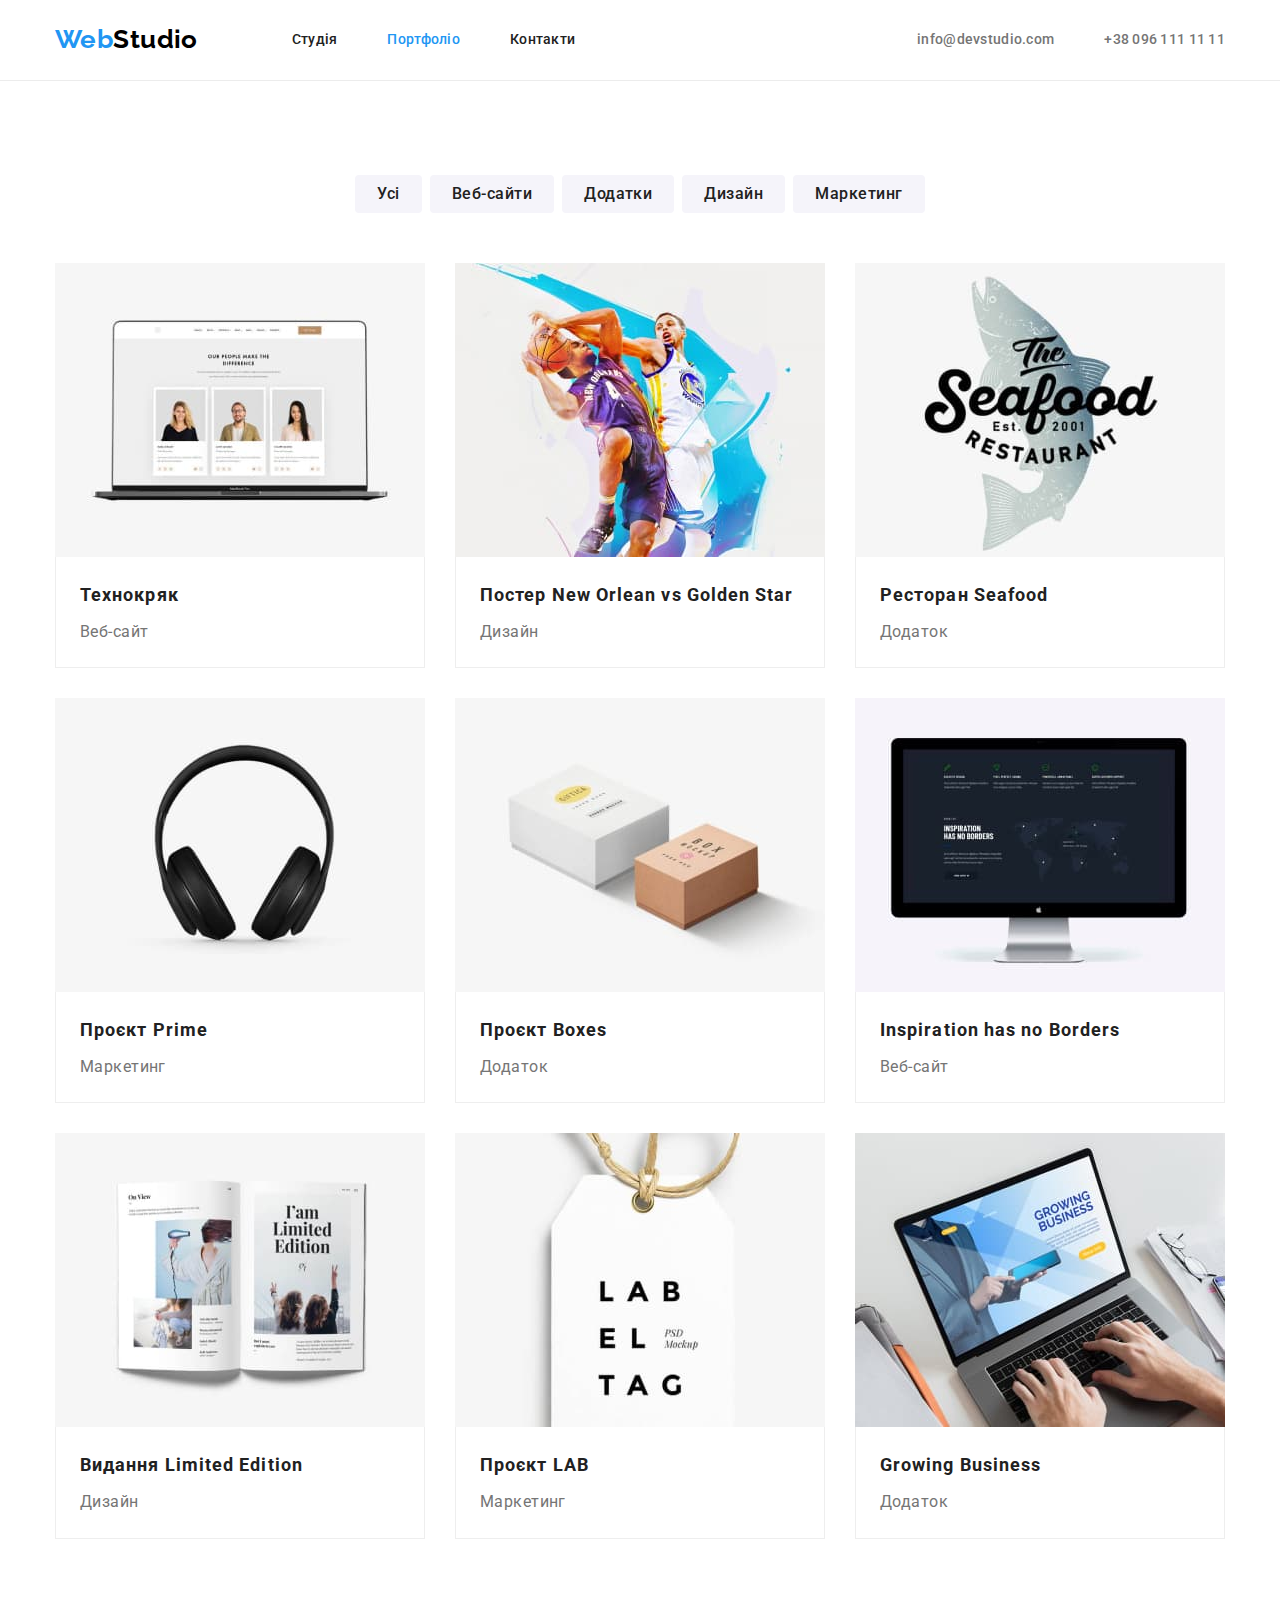
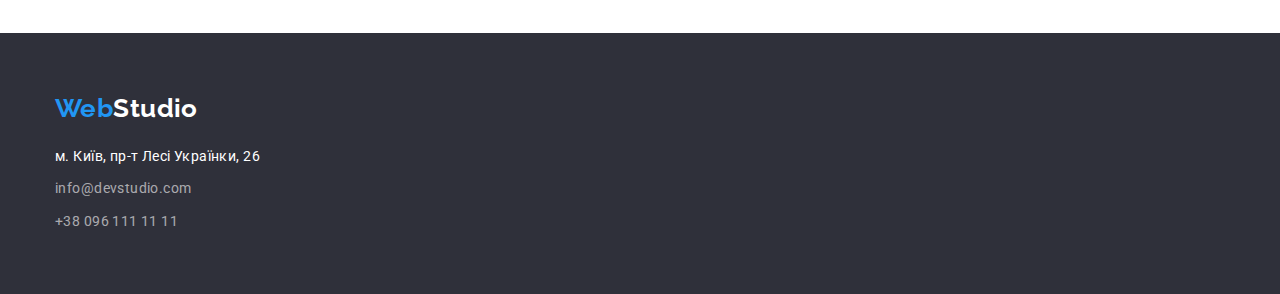
==== portfolio.html @ 7ac22daa "Copy data" ====
<!DOCTYPE html>
<html lang="uk">
<head>
    <meta charset="UTF-8">
    <meta http-equiv="X-UA-Compatible" content="IE=edge">
    <meta name="viewport" content="width=device-width, initial-scale=1.0">
    <title>Портфоліо</title>

    <link rel="preconnect" href="https://fonts.googleapis.com">
    <link rel="preconnect" href="https://fonts.gstatic.com" crossorigin>
    <link href="https://fonts.googleapis.com/css2?family=Raleway:wght@700&family=Roboto:wght@400;500;700;900&display=swap"
        rel="stylesheet">
    <link rel="stylesheet" href="https://cdnjs.cloudflare.com/ajax/libs/modern-normalize/1.1.0/modern-normalize.min.css">
    <link rel="stylesheet" href="./css/styles.css">
</head>
<body>
        <header class="main-border">
            <div class="container main-nav">
                <nav class="navigation">
                    <a href="./index.html" class="logo">Web<span class="logo-header">Studio</span></a>
                    <ul class="list nav-link">
                        <li class="nav-link-item"><a href="./index.html" class="header-link hover-focus">Студія</a></li>
                        <li class="nav-link-item"><a href="./portfolio.html" class="header-link current hover-focus">Портфоліо</a>
                        </li>
                        <li class="nav-link-item"><a href="#contacts" class="header-link hover-focus">Контакти</a></li>
                    </ul>
                </nav>
                <ul class="list header-contact">
                    <li class="header-contact-item"><a href="mailto:info@devstudio.com"
                            class="header-email hover-focus">info@devstudio.com</a></li>
                    <li class="header-contact-item"><a href="tel:+380961111111" class="header-phone hover-focus">+38 096 111 11
                            11</a>
                    </li>
                </ul>
            </div>
        </header>
    
    <main>
        <section class="section">
            <div class="container">
                <h1 class="hide">Наші роботи</h1>
                <ul class="list button-list">
                    <li class="button-list-item"><button type="button" class="filter-buttons">Усі</button></li>
                    <li class="button-list-item"><button type="button" class="filter-buttons">Веб-сайти</button></li>
                    <li class="button-list-item"><button type="button" class="filter-buttons">Додатки</button></li>
                    <li class="button-list-item"><button type="button" class="filter-buttons">Дизайн</button></li>
                    <li class="button-list-item"><button type="button" class="filter-buttons">Маркетинг</button></li>
                </ul>
                <ul class="list portfolio-list">
                    <li class="portfolio-card">
                        <img src="./images/website.jpg" alt="Ноутбук" width="370" height="294">
                        <div class="portfolio-content">
                            <h2 class="portfolio-title">Технокряк</h2>
                            <p class="portfolio-text">Веб-сайт</p>
                        </div>
                    </li>
                    <li class="portfolio-card">
                        <img src="./images/basketball.jpg" alt="Баскетбол" width="370" height="294">
                        <div class="portfolio-content">
                            <h2 class="portfolio-title">Постер New Orlean vs Golden Star</h2>
                            <p class="portfolio-text">Дизайн</p>
                        </div>
                    </li>
                    <li class="portfolio-card">
                        <img src="./images/fish.jpg" alt="Риба" width="370" height="294">
                        <div class="portfolio-content">
                            <h2 class="portfolio-title">Ресторан Seafood</h2>
                            <p class="portfolio-text">Додаток</p>
                        </div>
                    </li>
                    <li class="portfolio-card">
                        <img src="./images/headphone.jpg" alt="Навушники" width="370" height="294">
                        <div class="portfolio-content">
                            <h2 class="portfolio-title">Проєкт Prime</h2>
                            <p class="portfolio-text">Маркетинг</p>
                        </div>
                    </li>
                    <li class="portfolio-card">
                        <img src="./images/boxes.jpg" alt="Дві коробки" width="370" height="294">
                        <div class="portfolio-content">
                            <h2 class="portfolio-title">Проєкт Boxes</h2>
                            <p class="portfolio-text">Додаток</p>
                        </div>
                    </li>
                    <li class="portfolio-card">
                        <img src="./images/pc.jpg" alt="Персональний комп'ютер" width="370" height="294">
                        <div class="portfolio-content">
                            <h2 class="portfolio-title">Inspiration has no Borders</h2>
                            <p class="portfolio-text">Веб-сайт</p>
                        </div>
                    </li>
                    <li class="portfolio-card">
                        <img src="./images/magazine.jpg" alt="Журнал" width="370" height="294">
                        <div class="portfolio-content">
                            <h2 class="portfolio-title">Видання Limited Edition</h2>
                            <p class="portfolio-text">Дизайн</p>
                        </div>
                    </li>
                    <li class="portfolio-card">
                        <img src="./images/tag.jpg" alt="Етикетка" width="370" height="294">
                        <div class="portfolio-content">
                            <h2 class="portfolio-title">Проєкт LAB</h2>
                            <p class="portfolio-text">Маркетинг</p>
                        </div>
                    </li>
                    <li class="portfolio-card">
                        <img src="./images/laptop.jpg" alt="Ноутбук" width="370" height="294">
                        <div class="portfolio-content">
                            <h2 class="portfolio-title">Growing Business</h2>
                            <p class="portfolio-text">Додаток</p>
                        </div>
                    </li>
                </ul>
            </div>
        </section>
    </main>
    
    <footer class="footer">
        <div class="container">
            <a href="./index.html" class="logo">Web<span class="logo-footer">Studio</span></a>
            <address id="contacts">
                <ul class="list">
                    <li class="footer-list"><a href="https://goo.gl/maps/kAR4QX175ZXcQiyq7" target="_blank" title="Google Карти"
                            class="footer-address link hover-focus">м. Київ, пр-т Лесі
                            Українки, 26</a></li>
                    <li class="footer-list"><a href="mailto:info@devstudio.com" class="footer-email link hover-focus">info@devstudio.com</a></li>
                    <li class="footer-list"><a href="tel:+380961111111" class="footer-phone link hover-focus">+38 096 111 11 11</a></li>
                </ul>
            </address>
        </div>
    </footer>
</body>
</html>
---- css/styles.css ----
:root {
    --accent-color: #2196F3;
    --primary-white-color: #FFFFFF;
    --title-color: #212121;
    --text-color: #757575;
    --bg-color: #2F303A;
    --section-bg-color: #F5F4FA;
    --border-color: #EEEEEE;
    --primary-black-color: #000000;
    --header-border-color: #ECECEC;
    --footer-contact-color: rgba(255, 255, 255, 0.6);
    --hero--button-shadow: 0px 4px 4px rgba(0, 0, 0, 0.15);
    --team-card-shadow: 0px 1px 3px rgba(0, 0, 0, 0.12),
        0px 1px 1px rgba(0, 0, 0, 0.14),
        0px 2px 1px rgba(0, 0, 0, 0.2);
    --filter-buttons-shadow: 0px 3px 1px rgba(0, 0, 0, 0.1),
        0px 1px 2px rgba(0, 0, 0, 0.08),
        0px 2px 2px rgba(0, 0, 0, 0.12);
}

body {
    font-family: 'Roboto', sans-serif;
    font-weight: 400;
    font-size: 14px;
    line-height: 1.7;
    letter-spacing: 0.03em;

    color: var(--text-color);
    background-color: var(--primary-white-color);
}

h1, h2, h3, p, ul {
    margin: 0;
}

img {
    display: block;
}

.container {
    width: 1200px;
    padding-left: 15px;
    padding-right: 15px;
    margin-left: auto;
    margin-right: auto;
}

.section {
    padding-top: 94px;
    padding-bottom: 94px;
}
.section.no-padding {
    padding-top: 0;
}

/* Обнулення стилів для посилань та списків */

.link {
    text-decoration: none;
}

.list {
    list-style: none;
    padding-inline-start: unset;
}

/* Сховані заголовки */

.hide {
    position: absolute;
    width: 1px;
    height: 1px;
    margin: -1px;
    border: 0;
    padding: 0;

    white-space: nowrap;
    clip-path: inset(100%);
    clip: rect(0 0 0 0);
    overflow: hidden;
}

/* Лого стилі */

.logo {
    font-family: 'Raleway', sans-serif;
    font-weight: 700;
    font-size: 26px;
    line-height: 1.2;

    text-decoration: none;

    color: var(--accent-color);
}

.logo-header {
    color: var(--primary-black-color);
}

.logo-footer {
    color: var(--primary-white-color);
}

/* Header & Footer стилі */

.main-border {
    border-bottom: 1px solid var(--header-border-color);
}

.main-nav {
    display: flex;
}

.navigation {
    display: flex;
    align-items: center;
} 

.nav-link {
    display: flex;
    margin-left: 94px;
}

.nav-link-item,
.header-contact-item {
    margin-right: 50px;
}

.nav-link-item:last-child,
.header-contact-item:last-child {
    margin-right: 0;
}

.header-contact {
    display: flex;
    margin-left: auto;
    align-items: center;
}

.header-link {
    display: block;
    padding-top: 32px;
    padding-bottom: 32px;

    font-weight: 500;
    font-size: 14px;
    line-height: 1.14;
    letter-spacing: 0.02em;

    color: var(--title-color);

    text-decoration: none;
}

.header-email,
.header-phone {
    padding-top: 32px;
    padding-bottom: 32px;

    font-weight: 500;
    font-size: 14px;
    line-height: 1.14;
    letter-spacing: 0.02em;

    color: var(--text-color);

    text-decoration: none;
}

.current,
.hover-focus:hover,
.hover-focus:focus {
    color: var(--accent-color);
}

.footer {
    padding-top: 60px;
    padding-bottom: 60px;
    background-color: var(--bg-color);
}

#contacts {
    margin-top: 20px;
}

.footer-list {
    margin-bottom: 9px;
}

.footer-list:last-child {
    margin-bottom: 0;
}

.footer-address {
    font-style: normal;

    color: var(--primary-white-color);
}

.footer-email,
.footer-phone {
    font-style: normal;

    color: var(--footer-contact-color);
}

/* Hero стилі */

.hero {
    padding-top: 200px;
    padding-bottom: 200px;
    text-align: center;
    
    background-color: var(--bg-color);
}

.hero-title {
    margin-bottom: 30px;
    font-weight: 900;
    font-size: 44px;
    line-height: 1.4;
    letter-spacing: 0.06em;
    text-transform: uppercase;

    color: var(--primary-white-color);
}

.hero-button {
    font-family: inherit;
    font-weight: 700;
    font-size: 16px;
    line-height: 1.9;
    letter-spacing: 0.06em;

    color: var(--primary-white-color);

    padding: 10px 32px;
    border-width: 0;
    border-radius: 4px;
    cursor: pointer;
    
    background-color: var(--accent-color);
}

.hero-button:hover,
.hero-button:focus {
    box-shadow: var(--hero--button-shadow);
}

/* Студія стилі */

.features,
.work {
    background-color: inherit;
}

.features-title {
    margin-bottom: 10px;
    font-weight: 700;
    font-size: inherit;
    line-height: 1.14;
    text-transform: uppercase;

    color: var(--title-color);
}

.features-list {
    display: flex;
    column-gap: 30px;
}

.features-card {
    flex-basis: calc((100% - 90px) / 4);
}

.work-list {
    display: flex;
    column-gap: 30px;
}

.work-card {
    flex-basis: calc((100% - 60px) / 3);
}

.work-title,
.team-title {
    margin-bottom: 50px;
    font-weight: 700;
    font-size: 36px;
    line-height: 1.2;
    text-align: center;

    color: var(--title-color);
}

.section.team {
    background-color: var(--section-bg-color);
}

.team-list {
    display: flex;
    column-gap: 30px;
}

.team-card {
    flex-basis: calc((100% - 90px) / 4);

    box-shadow: var(--team-card-shadow);
    border-radius: 0px 0px 4px 4px;
    background-color: var(--primary-white-color);
}

.team-photo {
    margin-bottom: 30px;
}

.team-name {
    margin-bottom: 10px;
    font-weight: 500;
    font-size: 16px;
    line-height: 1.2;
    text-align: center;

    color: var(--title-color);
}

.team-position {
    margin-bottom: 30px;
    text-align: center;
    font-weight: 400;
    font-size: 16px;
    line-height: 1.2;

    color: var(--text-color);
}

/* Портфоліо стилі */

.button-list {
    display: flex;
    flex-direction: row;
    justify-content: center;
    margin-bottom: 50px;
}

.button-list-item {
    margin-right: 8px;
}

.button-list-item:last-child {
    margin-right: 0;
}

.filter-buttons {
    font-family: inherit;
    font-weight: 500;
    font-size: 16px;
    line-height: 1.6;
    letter-spacing: 0.03em;

    padding: 6px 22px;

    border-width: 0;
    color: var(--title-color);
    background-color: var(--section-bg-color);

    border-radius: 4px;
    cursor: pointer;
}

.filter-buttons:hover,
.filter-buttons:focus {
    color: var(--primary-white-color);
    background-color: var(--accent-color);
    box-shadow: var(--filter-buttons-shadow);
}

.portfolio-list {
    display: flex;
    flex-wrap: wrap;
    gap: 30px;
}

.portfolio-card {
    flex-basis: calc((100% / 3) - 60px);
    background-color: var(--primary-white-color);
}

.portfolio-content {
    padding: 20px 24px;

    border-right: 1px solid var(--border-color);
    border-bottom: 1px solid var(--border-color);
    border-left: 1px solid var(--border-color);
}

.portfolio-title {
    margin-bottom: 4px;
    font-weight: 700;
    font-size: 18px;
    line-height: 2;
    letter-spacing: 0.06em;

    color: var(--title-color);
}

.portfolio-text {
    font-size: 16px;
    line-height: 1.9;
}
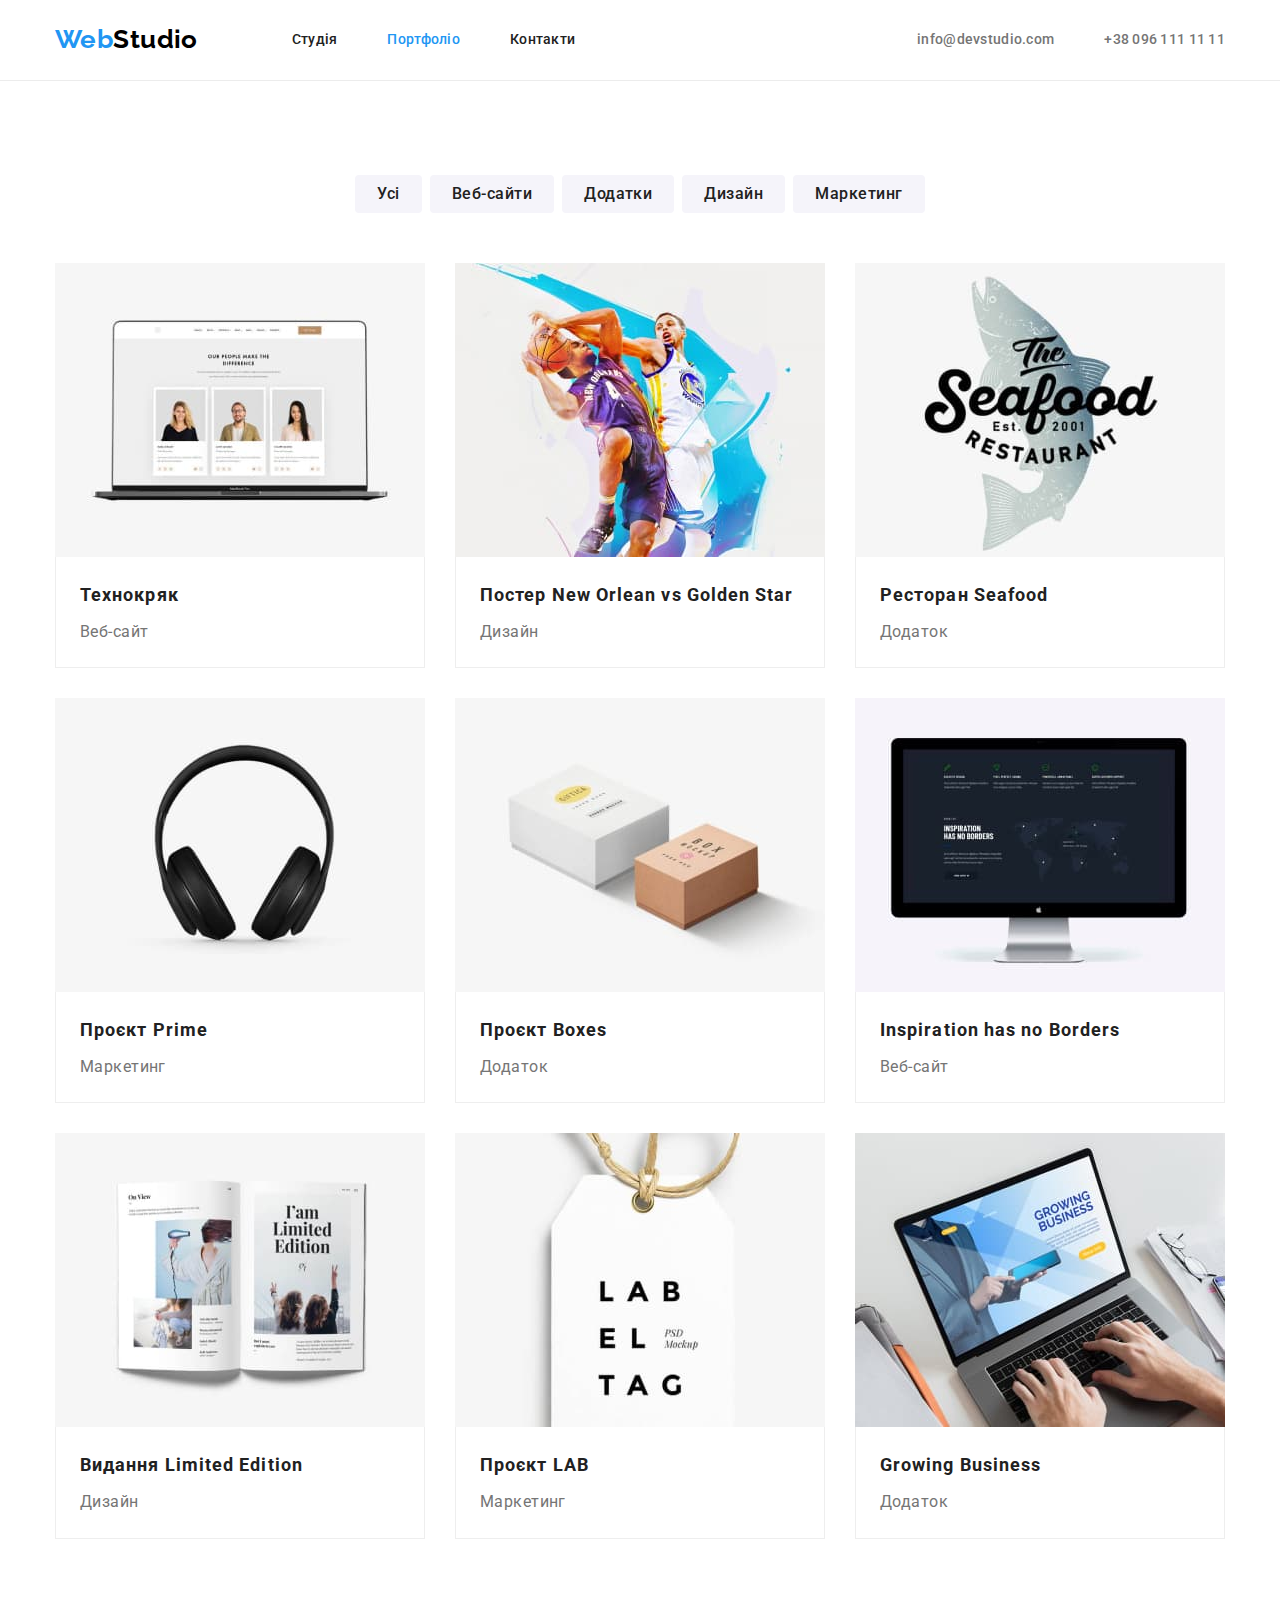
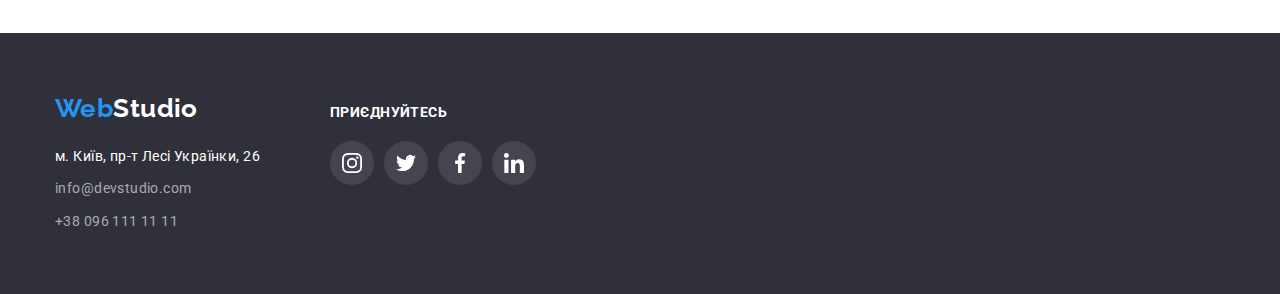
==== commit 551b63fb: "Add new section" ====
--- a/portfolio.html
+++ b/portfolio.html
@@ -116,17 +116,34 @@
     </main>
     
     <footer class="footer">
-        <div class="container">
-            <a href="./index.html" class="logo">Web<span class="logo-footer">Studio</span></a>
-            <address id="contacts">
-                <ul class="list">
-                    <li class="footer-list"><a href="https://goo.gl/maps/kAR4QX175ZXcQiyq7" target="_blank" title="Google Карти"
-                            class="footer-address link hover-focus">м. Київ, пр-т Лесі
-                            Українки, 26</a></li>
-                    <li class="footer-list"><a href="mailto:info@devstudio.com" class="footer-email link hover-focus">info@devstudio.com</a></li>
-                    <li class="footer-list"><a href="tel:+380961111111" class="footer-phone link hover-focus">+38 096 111 11 11</a></li>
+        <div class="container wrapper">
+            <div class="address-section">
+                <a href="./index.html" class="logo">Web<span class="logo-footer">Studio</span></a>
+                <address id="contacts">
+                    <ul class="list">
+                        <li class="footer-contact"><a href="https://goo.gl/maps/kAR4QX175ZXcQiyq7" rel="noreferrer noopener"
+                                target="_blank" title="Google Карти" class="footer-address link hover-focus">м. Київ, пр-т Лесі
+                                Українки, 26</a></li>
+                        <li class="footer-contact"><a href="mailto:info@devstudio.com"
+                                class="footer-email link hover-focus">info@devstudio.com</a></li>
+                        <li class="footer-contact"><a href="tel:+380961111111" class="footer-phone link hover-focus">+38 096 111
+                                11 11</a></li>
+                    </ul>
+                </address>
+            </div>
+            <div class="social-section">
+                <h3 class="footer-title">приєднуйтесь</h3>
+                <ul class="list footer-list">
+                    <li class="footer-item"><a class="footer-link instagram link" href="https://www.instagram.com"
+                            rel="noreferrer noopener" target="_blank" title="Instagram"></a></li>
+                    <li class="footer-item"><a class="footer-link twitter link" href="https://twitter.com"
+                            rel="noreferrer noopener" target="_blank" title="Twitter"></a></li>
+                    <li class="footer-item"><a class="footer-link facebook link" href="https://www.facebook.com"
+                            rel="noreferrer noopener" target="_blank" title="Facebook"></a></li>
+                    <li class="footer-item"><a class="footer-link linkedin link" href="https://www.linkedin.com"
+                            rel="noreferrer noopener" target="_blank" title="Linkedin"></a></li>
                 </ul>
-            </address>
+            </div>
         </div>
     </footer>
 </body>
--- a/css/styles.css
+++ b/css/styles.css
@@ -9,6 +9,7 @@
     --primary-black-color: #000000;
     --header-border-color: #ECECEC;
     --footer-contact-color: rgba(255, 255, 255, 0.6);
+    --footer-bg-link: rgba(255, 255, 255, 0.1);
     --hero--button-shadow: 0px 4px 4px rgba(0, 0, 0, 0.15);
     --team-card-shadow: 0px 1px 3px rgba(0, 0, 0, 0.12),
         0px 1px 1px rgba(0, 0, 0, 0.14),
@@ -16,6 +17,11 @@
     --filter-buttons-shadow: 0px 3px 1px rgba(0, 0, 0, 0.1),
         0px 1px 2px rgba(0, 0, 0, 0.08),
         0px 2px 2px rgba(0, 0, 0, 0.12);
+    --gradient-color: rgba(47, 48, 58, 0.4);
+    --hero-bg-color: #C4C4C4;
+    --portfolio-card-shadow: 0px 1px 1px rgba(0, 0, 0, 0.12),
+        0px 4px 4px rgba(0, 0, 0, 0.06),
+        1px 4px 6px rgba(0, 0, 0, 0.16);
 }
 
 body {
@@ -179,15 +185,24 @@
     background-color: var(--bg-color);
 }
 
+.wrapper {
+    display: flex;
+    align-items: baseline;
+}
+
+.address-section {
+    margin-right: 70px;
+}
+
 #contacts {
     margin-top: 20px;
 }
 
-.footer-list {
+.footer-contact {
     margin-bottom: 9px;
 }
 
-.footer-list:last-child {
+.footer-contact:last-child {
     margin-bottom: 0;
 }
 
@@ -204,21 +219,83 @@
     color: var(--footer-contact-color);
 }
 
+.footer-title {
+    margin-bottom: 20px;
+    font-weight: 700;
+    font-size: 14px;
+    line-height: 1.14;
+    text-transform: uppercase;
+
+    color: var(--primary-white-color);
+}
+
+.footer-list {
+    display: flex;
+}
+
+.footer-item {
+    margin-right: 10px;
+}
+
+.footer-item:last-child {
+    margin-right: 0;
+}
+
+.footer-link {
+    display: inline-block;
+    height: 44px;
+    width: 44px;
+    border-radius: 50%;
+    background-color: var(--footer-bg-link);
+    background-size: 20px;
+    background-position: center;
+    background-repeat: no-repeat;
+}
+
+.footer-link:hover,
+.footer-link:focus {
+    background-color: var(--accent-color);
+}
+
+.footer-link.instagram {
+    background-image: url(../images/instagram-footer.svg);
+}
+
+.footer-link.twitter {
+    background-image: url(../images/twitter-footer.svg);
+}
+
+.footer-link.facebook {
+    background-image: url(../images/facebook-footer.svg);
+}
+
+.footer-link.linkedin {
+    background-image: url(../images/linkedin-footer.svg);
+}
+
 /* Hero стилі */
 
 .hero {
+    max-width: 1600px;
+    height: 600px;
+    margin-left: auto;
+    margin-right: auto;
     padding-top: 200px;
     padding-bottom: 200px;
     text-align: center;
-    
-    background-color: var(--bg-color);
+
+    background-color: var(--hero-bg-color);
+    background-image: linear-gradient(to right, var(--gradient-color), var(--gradient-color)), url(../images/hero-img.jpg);
+    background-repeat: no-repeat;
+    background-position: center;
+    background-size: cover;
 }
 
 .hero-title {
     margin-bottom: 30px;
     font-weight: 900;
     font-size: 44px;
-    line-height: 1.4;
+    line-height: 1.36;
     letter-spacing: 0.06em;
     text-transform: uppercase;
 
@@ -229,7 +306,7 @@
     font-family: inherit;
     font-weight: 700;
     font-size: 16px;
-    line-height: 1.9;
+    line-height: 1.88;
     letter-spacing: 0.06em;
 
     color: var(--primary-white-color);
@@ -273,6 +350,35 @@
     flex-basis: calc((100% - 90px) / 4);
 }
 
+.features-card::before {
+    margin-bottom: 30px;
+    display: block;
+    content: '';
+    height: 120px;
+
+    background-size: 70px;
+    background-repeat: no-repeat;
+    background-position: center;
+    background-color: var(--section-bg-color);
+    border-radius: 4px;
+}
+
+.features-card.icon-antenna::before {
+    background-image: url(../images/antenna.svg);
+}
+
+.features-card.icon-astronaut::before {
+    background-image: url(../images/astronaut.svg);
+}
+
+.features-card.icon-clock::before {
+    background-image: url(../images/clock.svg);
+}
+
+.features-card.icon-diagram::before {
+    background-image: url(../images/diagram.svg);
+}
+
 .work-list {
     display: flex;
     column-gap: 30px;
@@ -283,7 +389,8 @@
 }
 
 .work-title,
-.team-title {
+.team-title,
+.clients-title {
     margin-bottom: 50px;
     font-weight: 700;
     font-size: 36px;
@@ -386,6 +493,10 @@
     background-color: var(--primary-white-color);
 }
 
+.portfolio-card:hover {
+    box-shadow: var(--portfolio-card-shadow);
+}
+
 .portfolio-content {
     padding: 20px 24px;
 
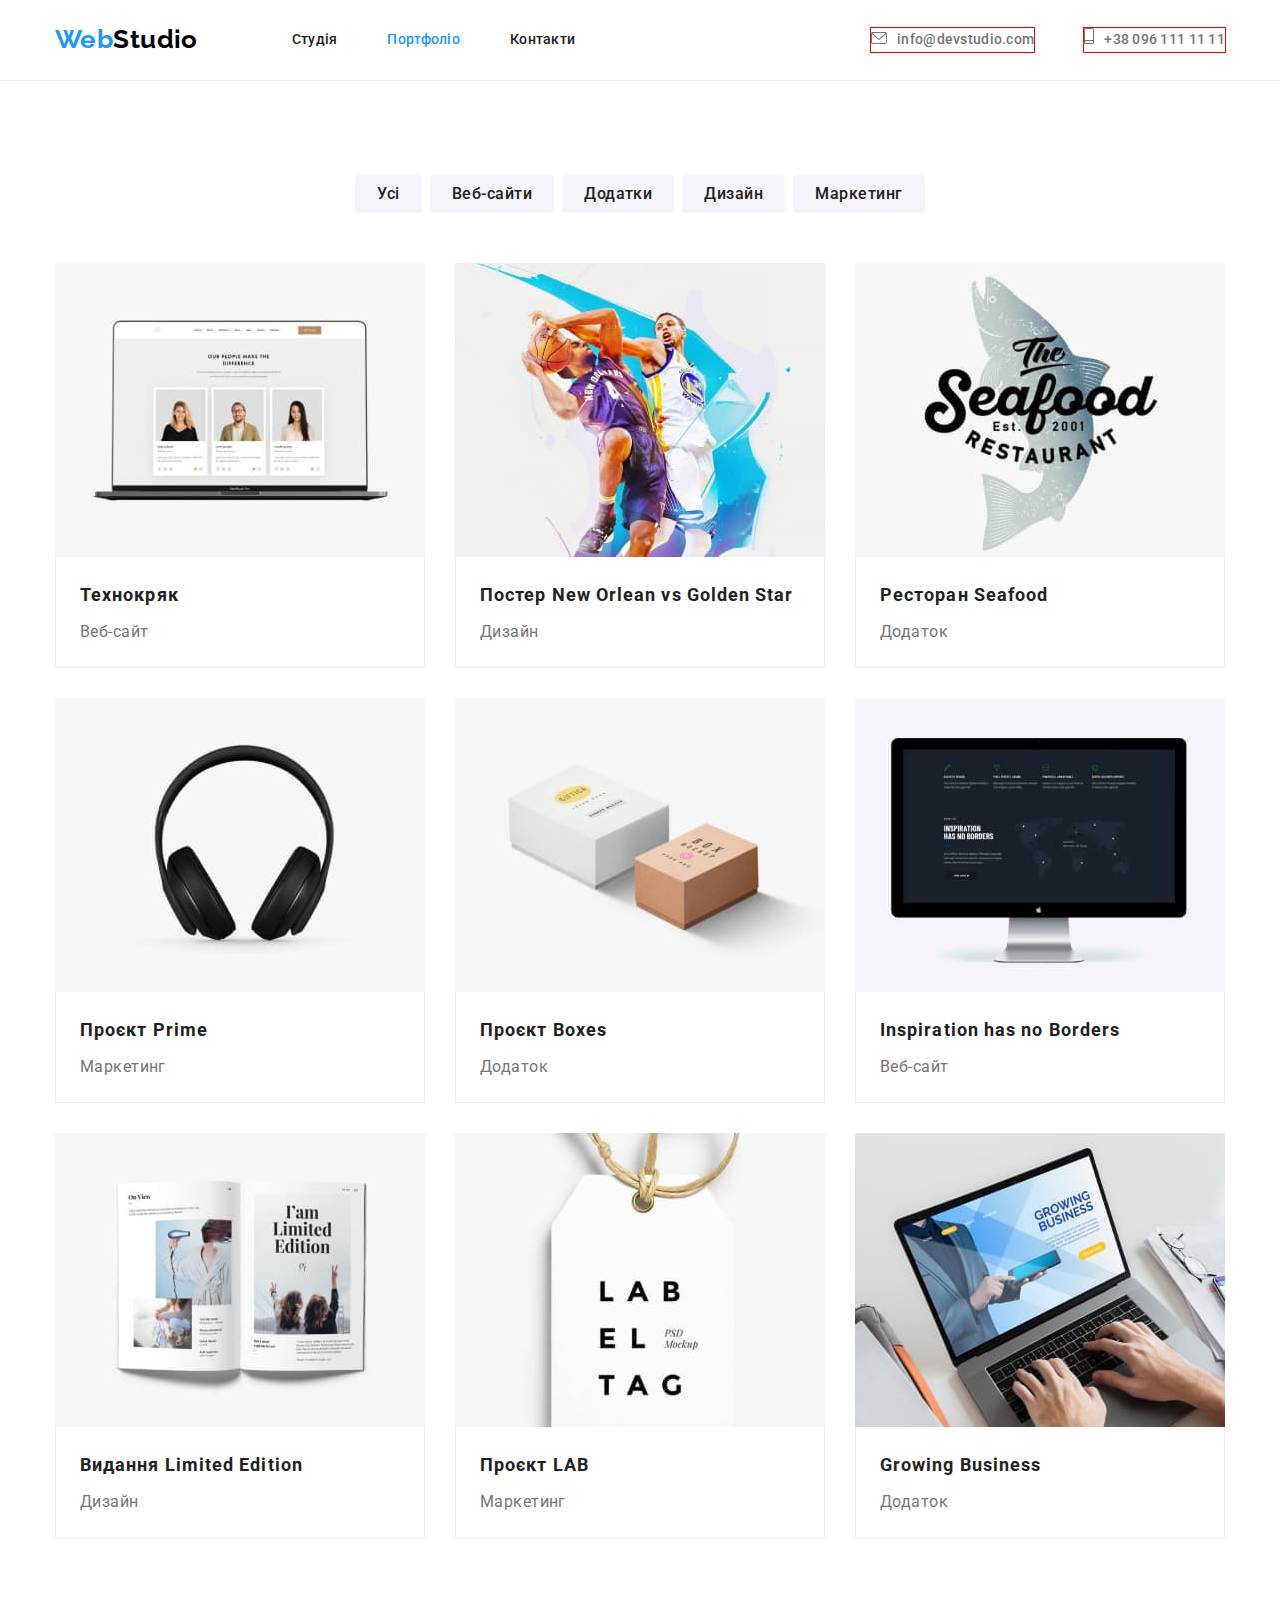
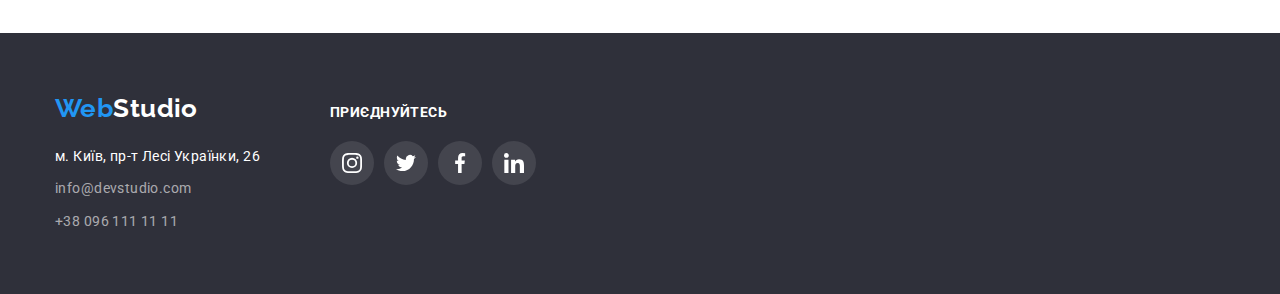
==== commit 9ea56a25: "Header position" ====
--- a/portfolio.html
+++ b/portfolio.html
@@ -26,11 +26,14 @@
                     </ul>
                 </nav>
                 <ul class="list header-contact">
-                    <li class="header-contact-item"><a href="mailto:info@devstudio.com"
-                            class="header-email hover-focus">info@devstudio.com</a></li>
-                    <li class="header-contact-item"><a href="tel:+380961111111" class="header-phone hover-focus">+38 096 111 11
-                            11</a>
-                    </li>
+                    <li class="header-contact-item"><a href="mailto:info@devstudio.com" class="header-email hover-focus">
+                        <svg class="header-icon" width="16" height="12">
+                            <use href="./images/icons.svg#icon-envelope"></use>
+                        </svg>info@devstudio.com</a></li>
+                    <li class="header-contact-item"><a href="tel:+380961111111" class="header-phone hover-focus">
+                        <svg class="header-icon" width="10" height="16">
+                            <use href="./images/icons.svg#icon-smartphone"></use>
+                        </svg>+38 096 111 11 11</a></li>
                 </ul>
             </div>
         </header>
@@ -134,14 +137,30 @@
             <div class="social-section">
                 <h3 class="footer-title">приєднуйтесь</h3>
                 <ul class="list footer-list">
-                    <li class="footer-item"><a class="footer-link instagram link" href="https://www.instagram.com"
-                            rel="noreferrer noopener" target="_blank" title="Instagram"></a></li>
-                    <li class="footer-item"><a class="footer-link twitter link" href="https://twitter.com"
-                            rel="noreferrer noopener" target="_blank" title="Twitter"></a></li>
-                    <li class="footer-item"><a class="footer-link facebook link" href="https://www.facebook.com"
-                            rel="noreferrer noopener" target="_blank" title="Facebook"></a></li>
-                    <li class="footer-item"><a class="footer-link linkedin link" href="https://www.linkedin.com"
-                            rel="noreferrer noopener" target="_blank" title="Linkedin"></a></li>
+                    <li class="footer-item"><a class="footer-link link" href="https://www.instagram.com" rel="noreferrer noopener"
+                            target="_blank" title="Instagram">
+                            <svg class="footer-icon" width="20" height="20">
+                                <use href="./images/icons.svg#icon-instagram"></use>
+                            </svg>
+                        </a></li>
+                    <li class="footer-item"><a class="footer-link link" href="https://twitter.com" rel="noreferrer noopener"
+                            target="_blank" title="Twitter">
+                            <svg class="footer-icon" width="20" height="20">
+                                <use href="./images/icons.svg#icon-twitter"></use>
+                            </svg>
+                        </a></li>
+                    <li class="footer-item"><a class="footer-link link" href="https://www.facebook.com" rel="noreferrer noopener"
+                            target="_blank" title="Facebook">
+                            <svg class="footer-icon" width="20" height="20">
+                                <use href="./images/icons.svg#icon-facebook"></use>
+                            </svg>
+                        </a></li>
+                    <li class="footer-item"><a class="footer-link link" href="https://www.linkedin.com" rel="noreferrer noopener"
+                            target="_blank" title="Linkedin">
+                            <svg class="footer-icon" width="20" height="20">
+                                <use href="./images/icons.svg#icon-linkedin"></use>
+                            </svg>
+                        </a></li>
                 </ul>
             </div>
         </div>
--- a/css/styles.css
+++ b/css/styles.css
@@ -22,6 +22,7 @@
     --portfolio-card-shadow: 0px 1px 1px rgba(0, 0, 0, 0.12),
         0px 4px 4px rgba(0, 0, 0, 0.06),
         1px 4px 6px rgba(0, 0, 0, 0.16);
+    --icon-color: #AFB1B8;
 }
 
 body {
@@ -132,6 +133,10 @@
     margin-right: 50px;
 }
 
+.header-contact-item {
+    outline: 1px solid red;
+}
+
 .nav-link-item:last-child,
 .header-contact-item:last-child {
     margin-right: 0;
@@ -145,6 +150,7 @@
 
 .header-link {
     display: block;
+    align-items: center;
     padding-top: 32px;
     padding-bottom: 32px;
 
@@ -162,21 +168,25 @@
 .header-phone {
     padding-top: 32px;
     padding-bottom: 32px;
-
     font-weight: 500;
     font-size: 14px;
     line-height: 1.14;
     letter-spacing: 0.02em;
 
     color: var(--text-color);
-
+    fill: var(--text-color);
     text-decoration: none;
 }
 
 .current,
 .hover-focus:hover,
 .hover-focus:focus {
+    fill: var(--accent-color);
     color: var(--accent-color);
+}
+
+.header-icon {
+    margin-right: 10px;
 }
 
 .footer {
@@ -231,25 +241,18 @@
 
 .footer-list {
     display: flex;
-}
-
-.footer-item {
-    margin-right: 10px;
-}
-
-.footer-item:last-child {
-    margin-right: 0;
+    column-gap: 10px;
 }
 
 .footer-link {
-    display: inline-block;
+    display: flex;
     height: 44px;
     width: 44px;
+    justify-content: center;
+    align-items: center;
     border-radius: 50%;
+    fill: var(--primary-white-color);
     background-color: var(--footer-bg-link);
-    background-size: 20px;
-    background-position: center;
-    background-repeat: no-repeat;
 }
 
 .footer-link:hover,
@@ -257,20 +260,8 @@
     background-color: var(--accent-color);
 }
 
-.footer-link.instagram {
-    background-image: url(../images/instagram-footer.svg);
-}
-
-.footer-link.twitter {
-    background-image: url(../images/twitter-footer.svg);
-}
-
-.footer-link.facebook {
-    background-image: url(../images/facebook-footer.svg);
-}
-
-.footer-link.linkedin {
-    background-image: url(../images/linkedin-footer.svg);
+.footer-icon {
+    fill: inherit;
 }
 
 /* Hero стилі */
@@ -331,6 +322,16 @@
     background-color: inherit;
 }
 
+.features-wrapper {
+    margin-bottom: 30px;
+    height: 120px;
+    display: flex;
+    align-items: center;
+    justify-content: center;
+    border-radius: 4px;
+    background-color: var(--section-bg-color);
+}
+
 .features-title {
     margin-bottom: 10px;
     font-weight: 700;
@@ -348,35 +349,6 @@
 
 .features-card {
     flex-basis: calc((100% - 90px) / 4);
-}
-
-.features-card::before {
-    margin-bottom: 30px;
-    display: block;
-    content: '';
-    height: 120px;
-
-    background-size: 70px;
-    background-repeat: no-repeat;
-    background-position: center;
-    background-color: var(--section-bg-color);
-    border-radius: 4px;
-}
-
-.features-card.icon-antenna::before {
-    background-image: url(../images/antenna.svg);
-}
-
-.features-card.icon-astronaut::before {
-    background-image: url(../images/astronaut.svg);
-}
-
-.features-card.icon-clock::before {
-    background-image: url(../images/clock.svg);
-}
-
-.features-card.icon-diagram::before {
-    background-image: url(../images/diagram.svg);
 }
 
 .work-list {
@@ -432,13 +404,67 @@
 }
 
 .team-position {
-    margin-bottom: 30px;
+    margin-bottom: 16px;
     text-align: center;
     font-weight: 400;
     font-size: 16px;
     line-height: 1.2;
 
     color: var(--text-color);
+}
+
+.social-list {
+    margin-bottom: 30px;
+    padding-left: 32px;
+    padding-right: 32px;
+    display: flex;
+    column-gap: 10px;
+}
+
+.social-link {
+    display: flex;
+    height: 44px;
+    width: 44px;
+    border-radius: 50%;
+    justify-content: center;
+    align-items: center;
+    fill: var(--icon-color);
+}
+
+.social-link:hover,
+.social-link:focus {
+    fill: var(--primary-white-color);
+    background-color: var(--accent-color);
+}
+
+.social-icon {
+    fill: inherit;
+}
+
+.client-list {
+    display: flex;
+    column-gap: 30px;
+}
+
+.client-link {
+    display: flex;
+    justify-content: center;
+    align-items: center;
+    height: 92px;
+    width: 170px;
+    border: 1px solid var(--icon-color);
+    border-radius: 4px;
+    fill: var(--icon-color);
+}
+
+.client-link:hover,
+.client-link:focus {
+    fill: var(--accent-color);
+    border: 1px solid var(--accent-color);
+}
+
+.client-icon {
+    fill: inherit;
 }
 
 /* Портфоліо стилі */
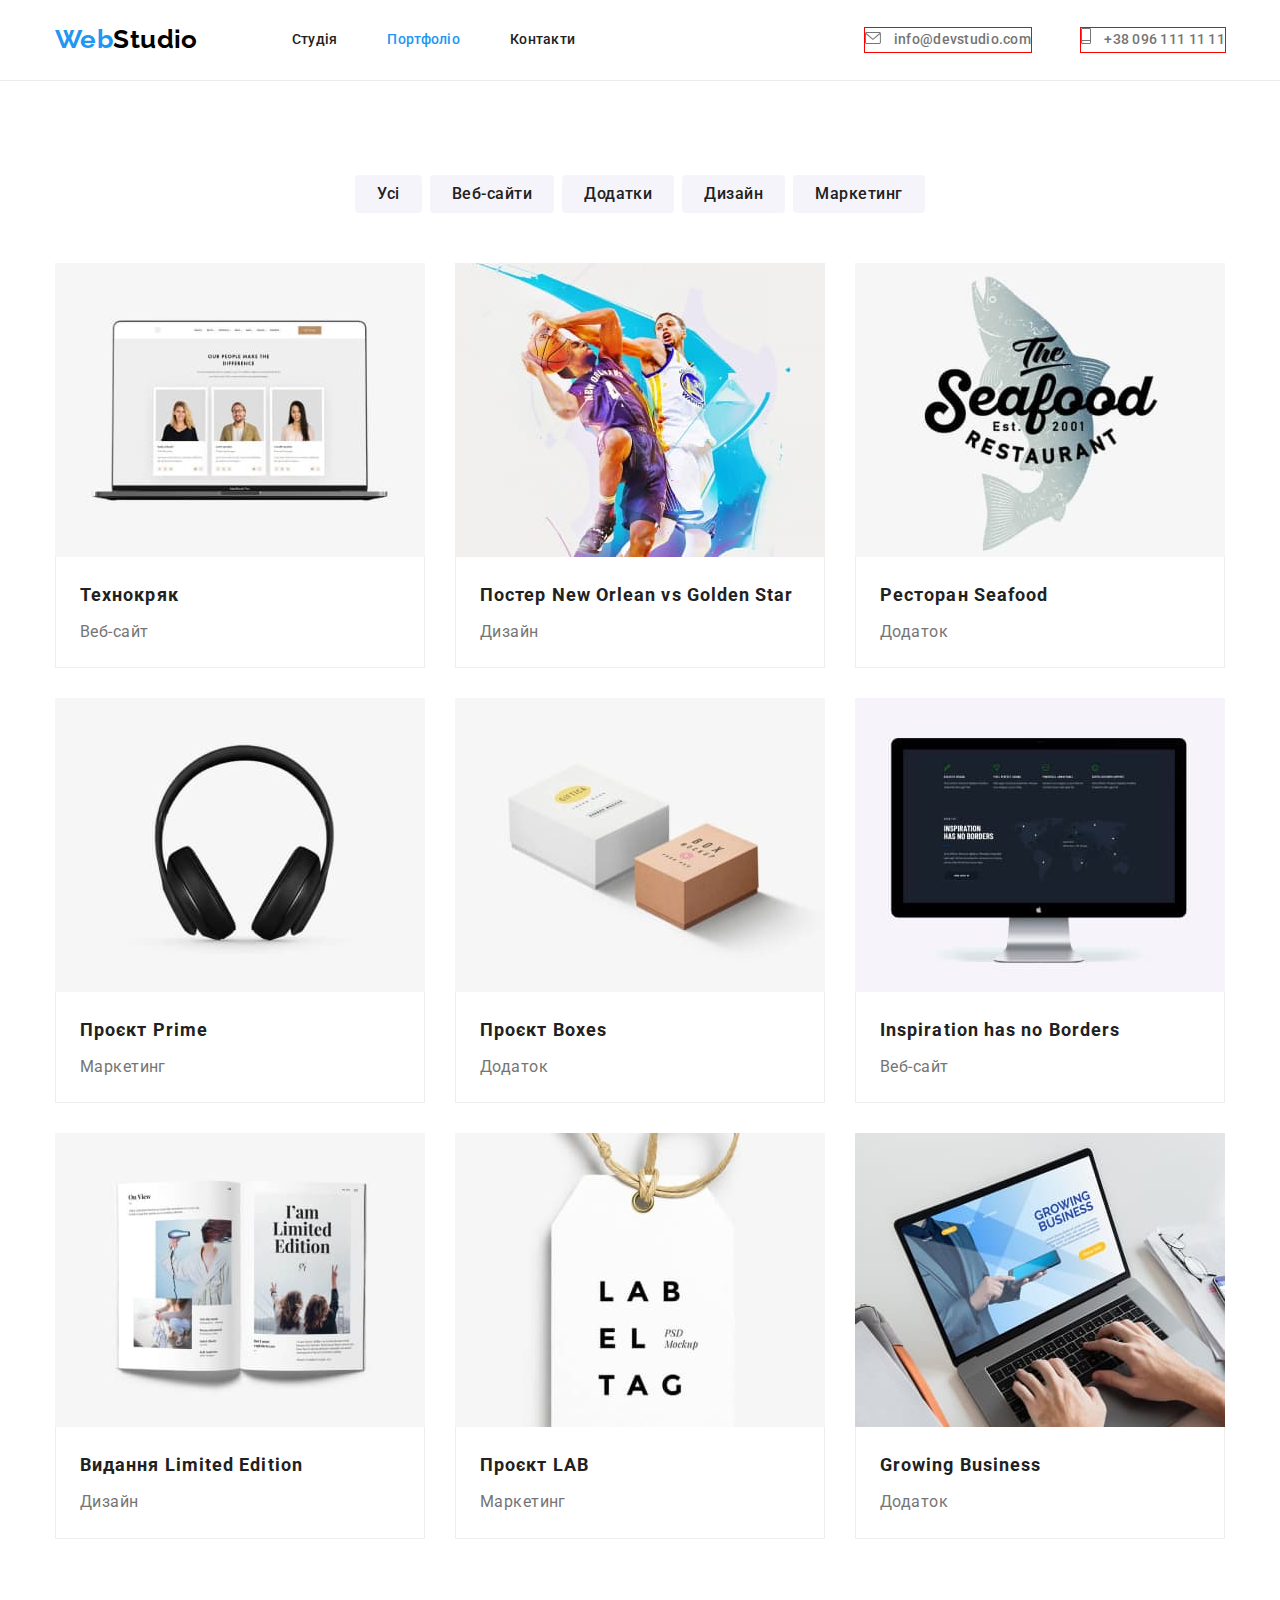
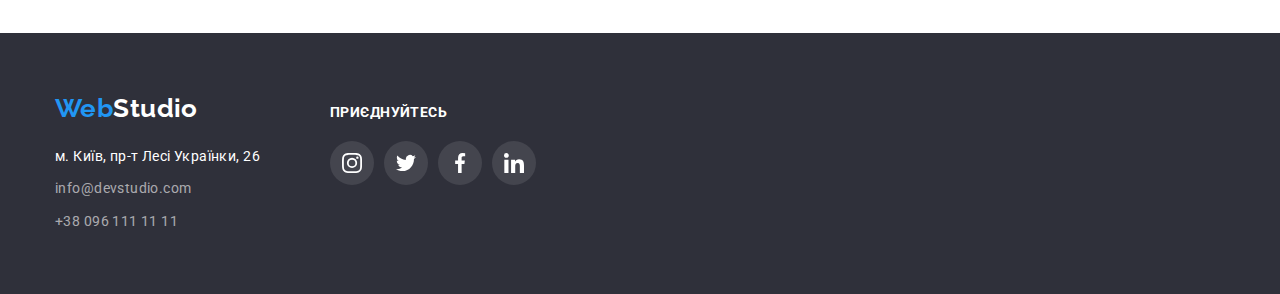
==== commit 4bd398c8: "Changes in header" ====
--- a/portfolio.html
+++ b/portfolio.html
@@ -19,25 +19,32 @@
                 <nav class="navigation">
                     <a href="./index.html" class="logo">Web<span class="logo-header">Studio</span></a>
                     <ul class="list nav-link">
-                        <li class="nav-link-item"><a href="./index.html" class="header-link hover-focus">Студія</a></li>
-                        <li class="nav-link-item"><a href="./portfolio.html" class="header-link current hover-focus">Портфоліо</a>
-                        </li>
-                        <li class="nav-link-item"><a href="#contacts" class="header-link hover-focus">Контакти</a></li>
+                        <li class="nav-link-item"><a href="./index.html" class="header-link">Студія</a></li>
+                        <li class="nav-link-item"><a href="./portfolio.html" class="header-link current">Портфоліо</a></li>
+                        <li class="nav-link-item"><a href="#contacts" class="header-link">Контакти</a></li>
                     </ul>
                 </nav>
                 <ul class="list header-contact">
-                    <li class="header-contact-item"><a href="mailto:info@devstudio.com" class="header-email hover-focus">
-                        <svg class="header-icon" width="16" height="12">
-                            <use href="./images/icons.svg#icon-envelope"></use>
-                        </svg>info@devstudio.com</a></li>
-                    <li class="header-contact-item"><a href="tel:+380961111111" class="header-phone hover-focus">
-                        <svg class="header-icon" width="10" height="16">
-                            <use href="./images/icons.svg#icon-smartphone"></use>
-                        </svg>+38 096 111 11 11</a></li>
+                    <li class="header-contact-item">
+                        <a href="mailto:info@devstudio.com" class="header-email">
+                            <svg class="header-icon" width="16" height="12">
+                                <use href="./images/icons.svg#icon-envelope"></use>
+                            </svg>
+                        info@devstudio.com
+                        </a>
+                    </li>
+                    <li class="header-contact-item">
+                        <a href="tel:+380961111111" class="header-phone">
+                            <svg class="header-icon" width="10" height="16">
+                                <use href="./images/icons.svg#icon-smartphone"></use>
+                            </svg>
+                            +38 096 111 11 11
+                        </a>
+                    </li>
                 </ul>
             </div>
         </header>
-    
+
     <main>
         <section class="section">
             <div class="container">
--- a/css/styles.css
+++ b/css/styles.css
@@ -164,6 +164,12 @@
     text-decoration: none;
 }
 
+.current,
+.header-link:hover,
+.header-link:focus {
+    color: var(--accent-color);
+}
+
 .header-email,
 .header-phone {
     padding-top: 32px;
@@ -178,9 +184,10 @@
     text-decoration: none;
 }
 
-.current,
-.hover-focus:hover,
-.hover-focus:focus {
+.header-email:hover,
+.header-email:focus,
+.header-phone:hover,
+.header-phone:focus {
     fill: var(--accent-color);
     color: var(--accent-color);
 }
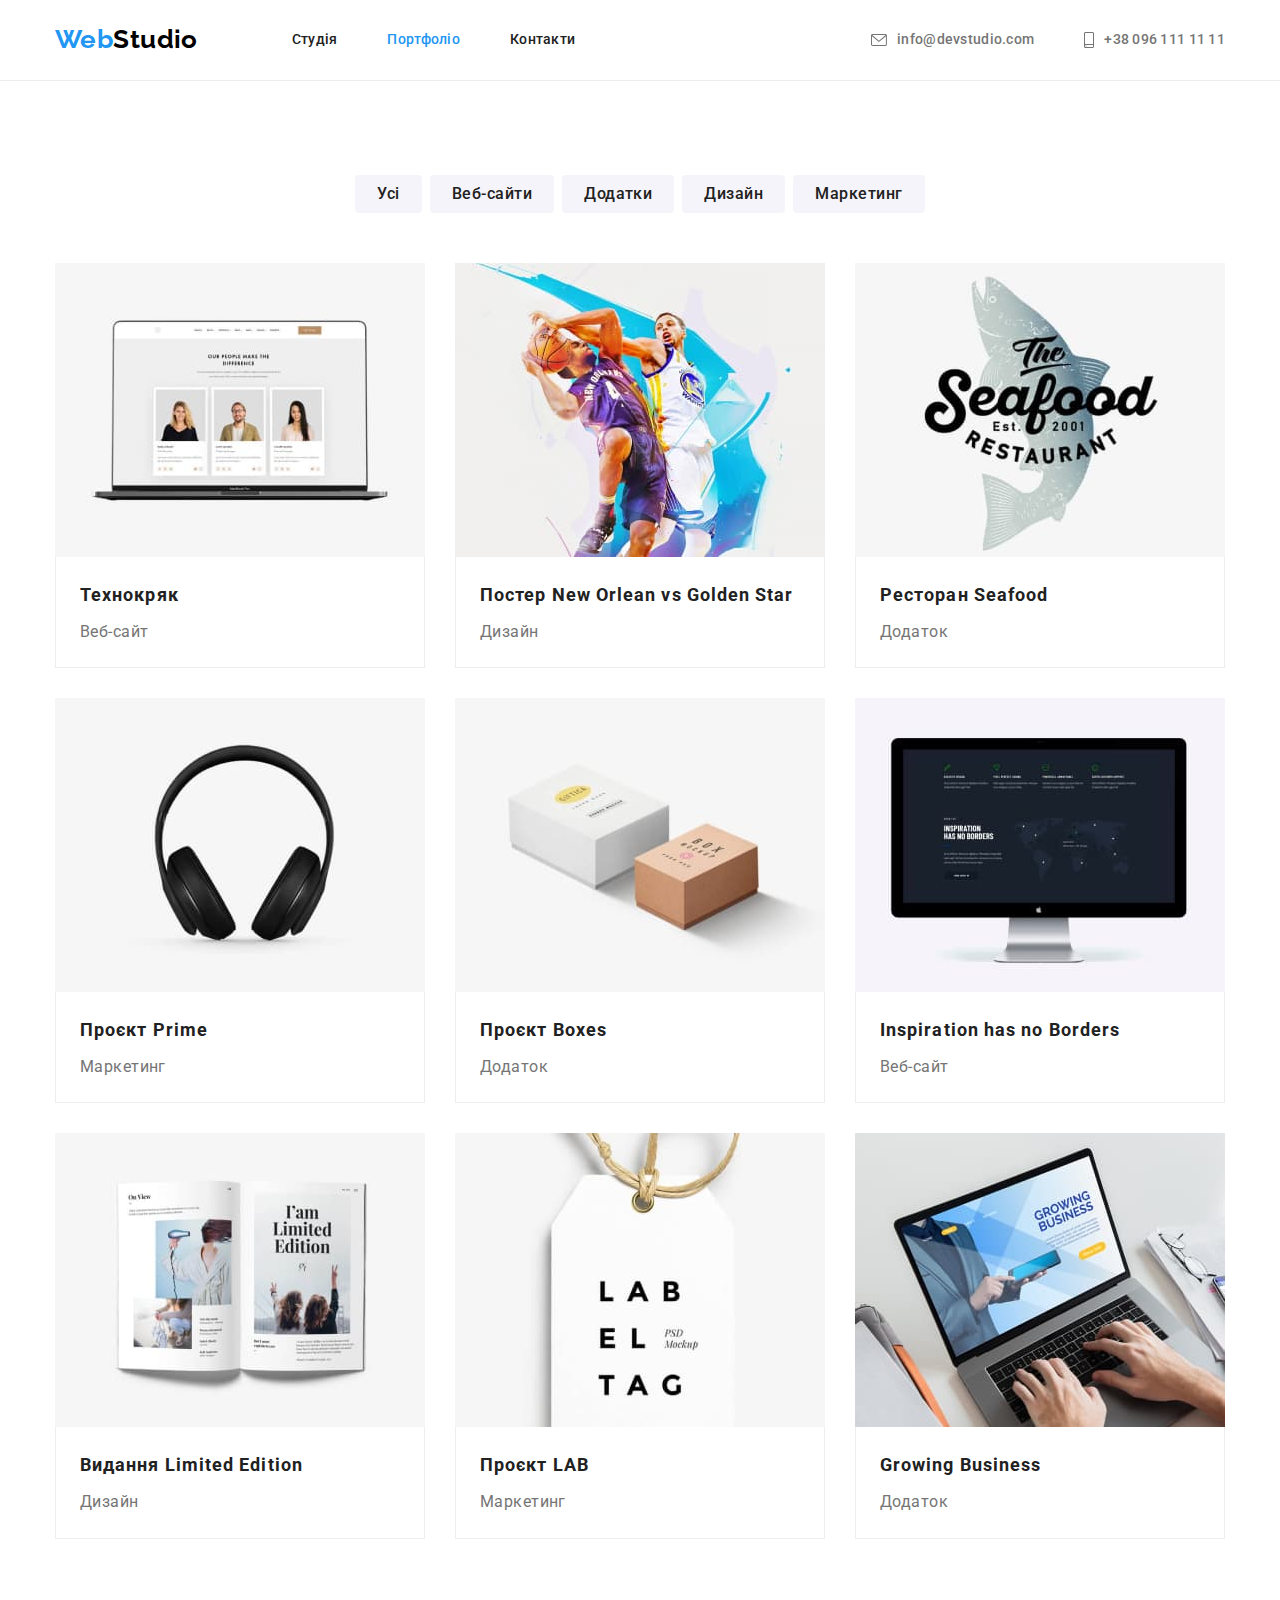
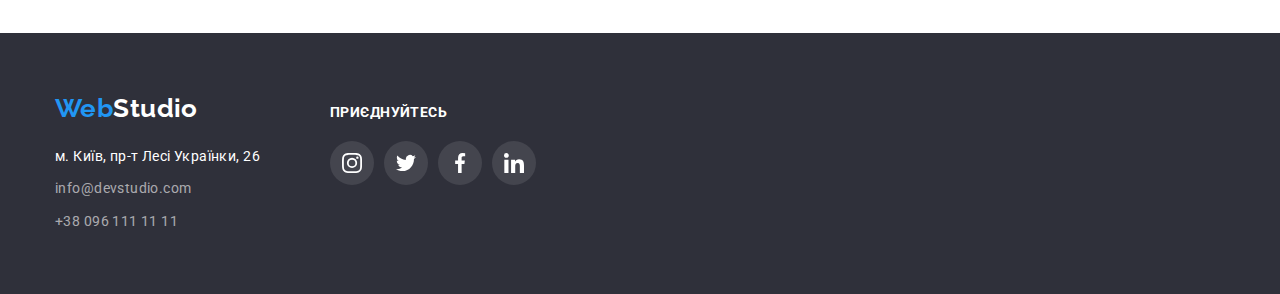
==== commit d7f2104b: "CSS changes" ====
--- a/portfolio.html
+++ b/portfolio.html
@@ -142,7 +142,7 @@
                 </address>
             </div>
             <div class="social-section">
-                <h3 class="footer-title">приєднуйтесь</h3>
+                <p class="footer-title">приєднуйтесь</p>
                 <ul class="list footer-list">
                     <li class="footer-item"><a class="footer-link link" href="https://www.instagram.com" rel="noreferrer noopener"
                             target="_blank" title="Instagram">
--- a/css/styles.css
+++ b/css/styles.css
@@ -133,10 +133,6 @@
     margin-right: 50px;
 }
 
-.header-contact-item {
-    outline: 1px solid red;
-}
-
 .nav-link-item:last-child,
 .header-contact-item:last-child {
     margin-right: 0;
@@ -172,6 +168,9 @@
 
 .header-email,
 .header-phone {
+    display: flex;
+    align-items: center;
+    justify-content: center;
     padding-top: 32px;
     padding-bottom: 32px;
     font-weight: 500;
@@ -551,4 +550,6 @@
 .portfolio-text {
     font-size: 16px;
     line-height: 1.9;
+
+    color: var(--text-color);
 }